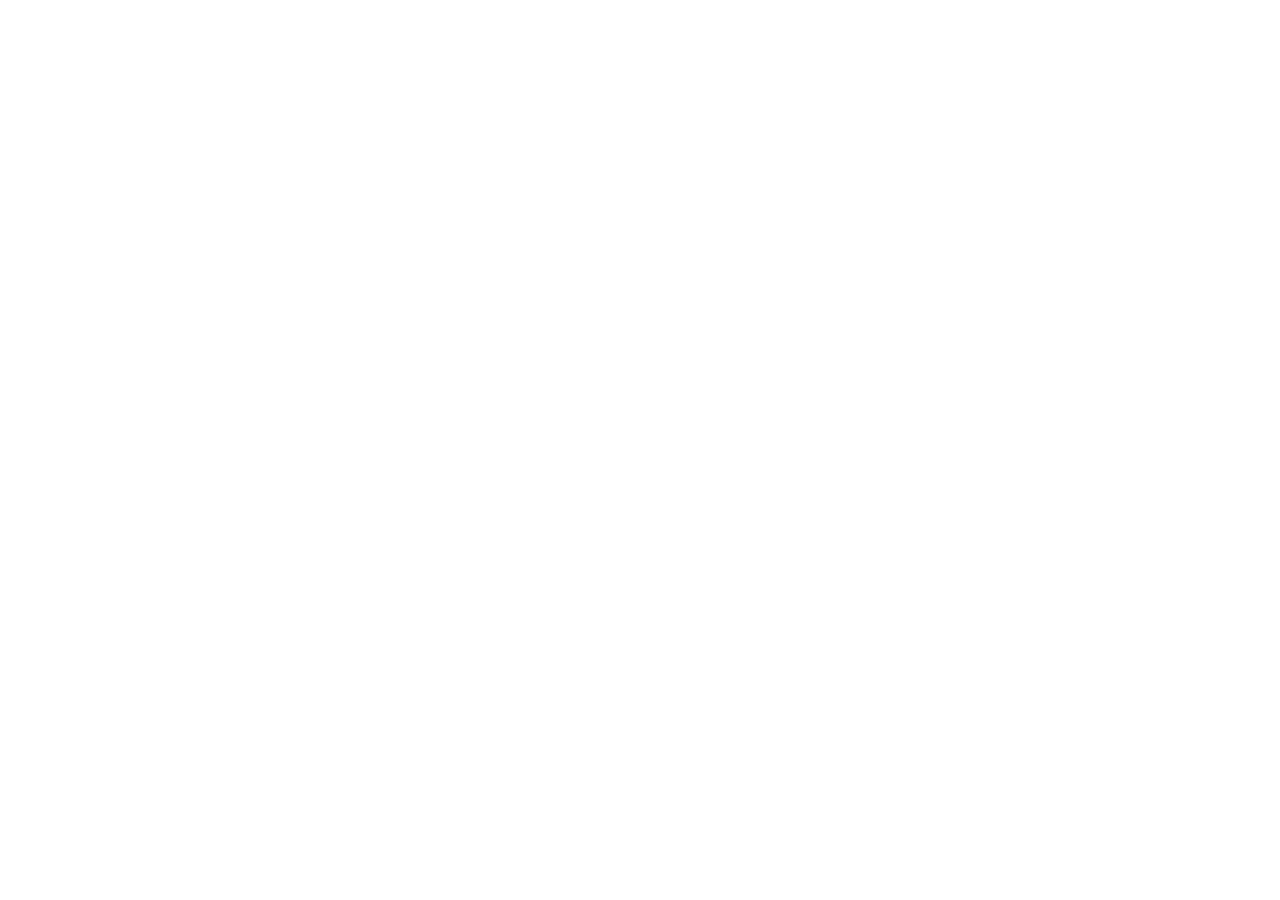
==== proj-3/index.html @ 07fcaeab "proj3" ====
<!DOCTYPE html>
<html lang="en">
<head>
    <meta charset="UTF-8">
    <meta name="viewport" content="width=device-width, initial-scale=1.0">
    <title>Document</title>
    <link rel="stylesheet" href="./style.css">
</head>
<body>
   <!--  -->
</body>
</html>
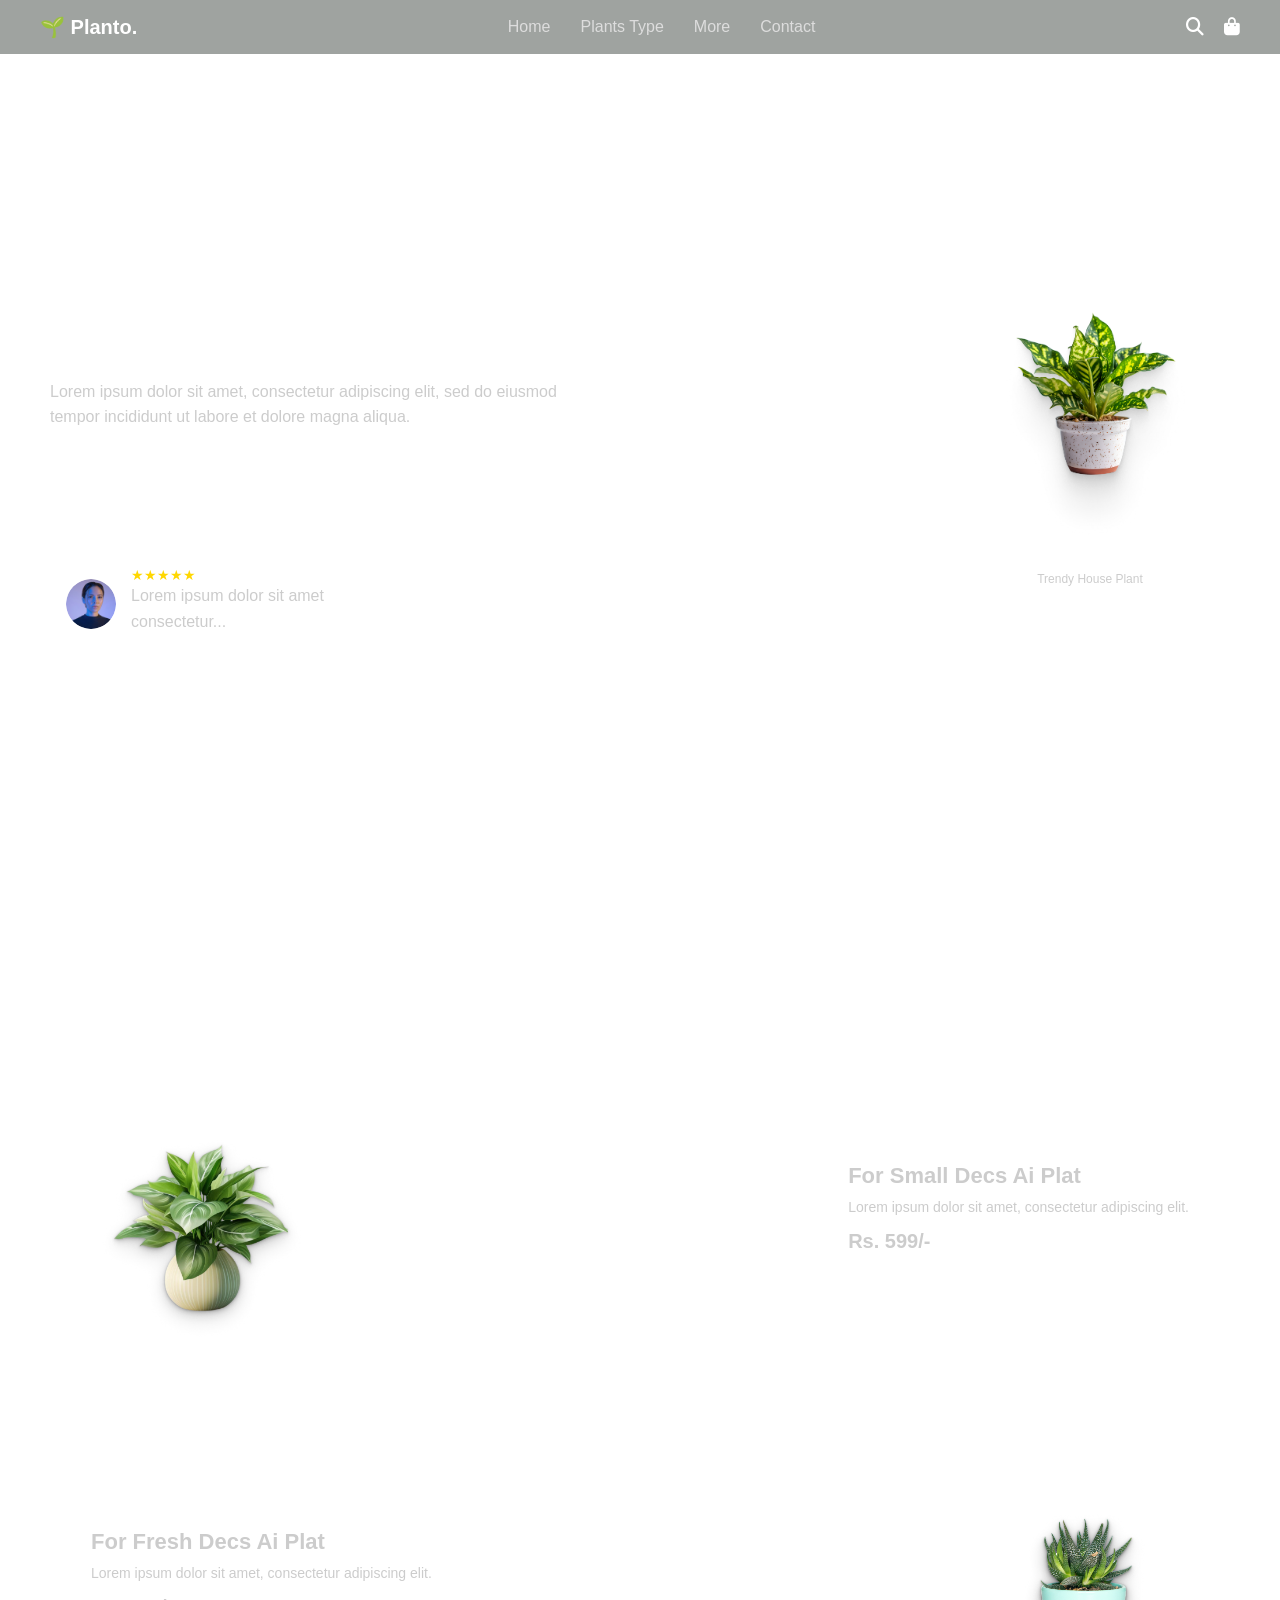
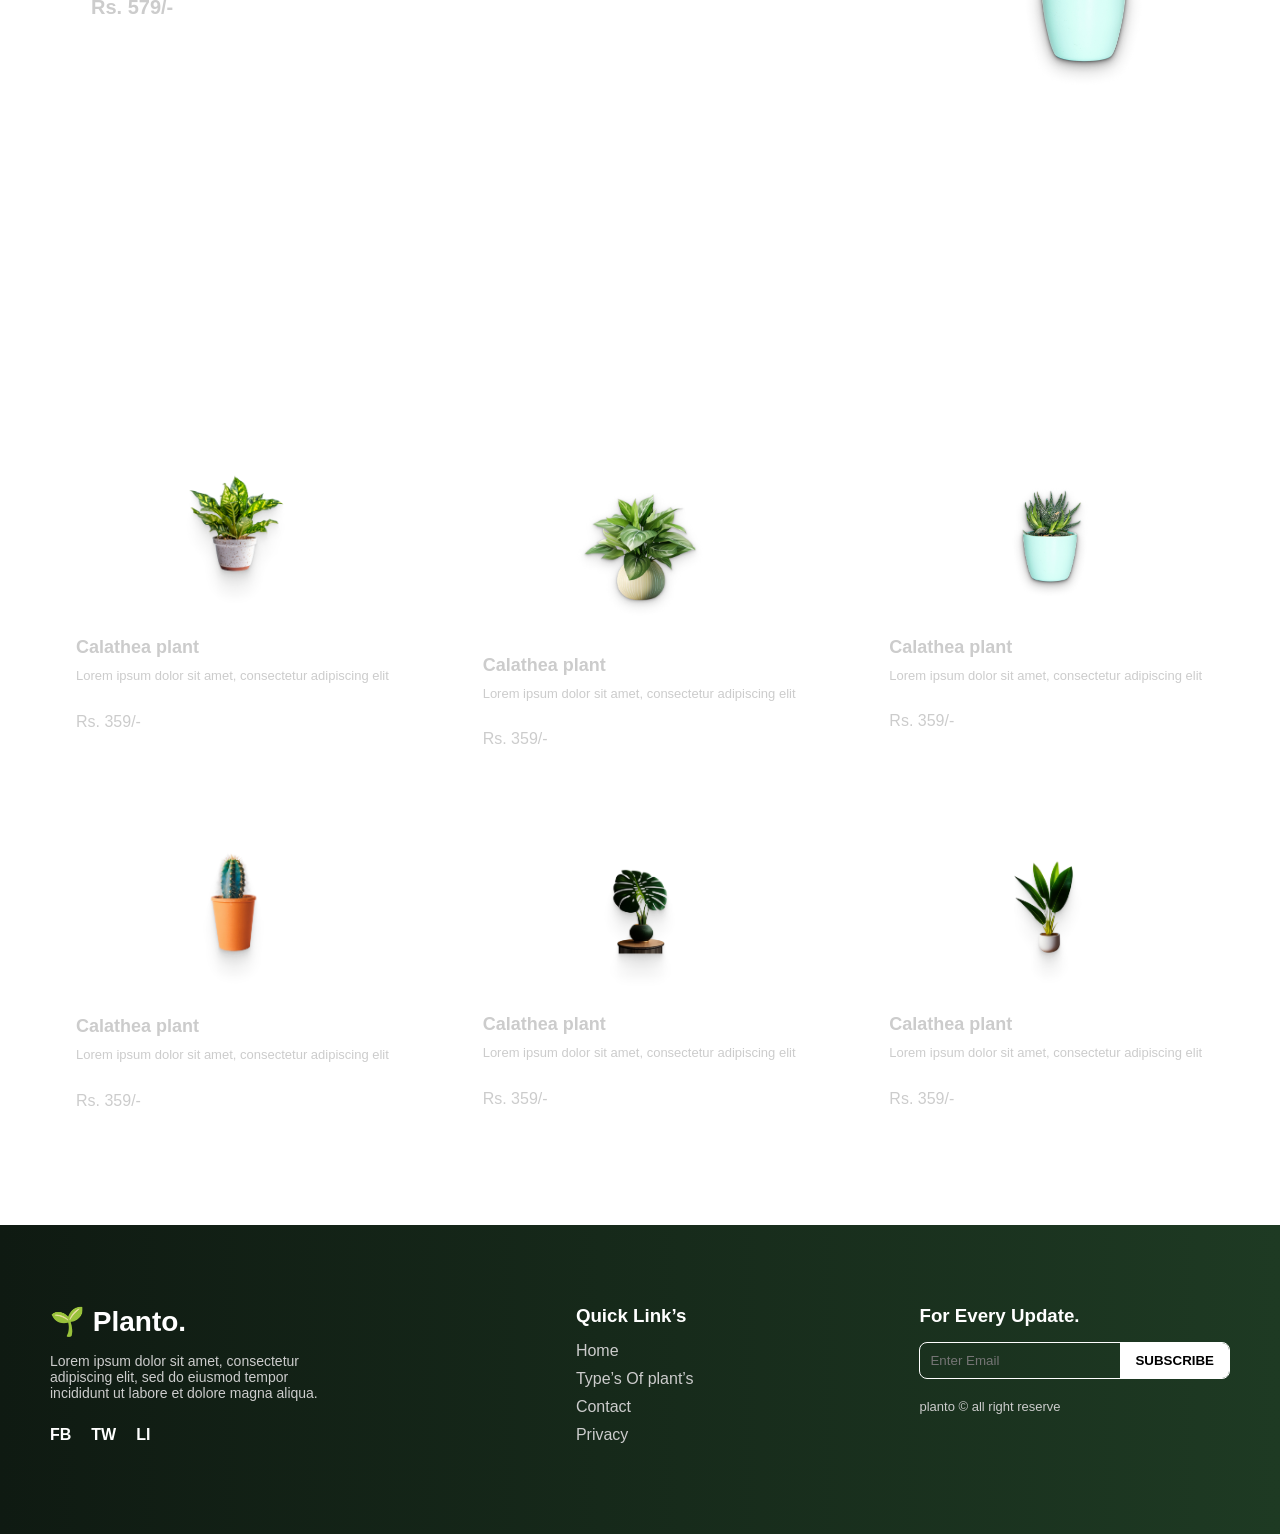
==== commit 93d750f0: "proj3" ====
--- a/proj-3/index.html
+++ b/proj-3/index.html
@@ -1,12 +1,253 @@
 <!DOCTYPE html>
 <html lang="en">
+
 <head>
     <meta charset="UTF-8">
     <meta name="viewport" content="width=device-width, initial-scale=1.0">
-    <title>Document</title>
-    <link rel="stylesheet" href="./style.css">
+
+    <link rel="stylesheet" href="https://cdnjs.cloudflare.com/ajax/libs/font-awesome/6.5.0/css/all.min.css">
+    <link rel="stylesheet" href="style.css">
+
+    <title>Planto UI</title>
 </head>
+
 <body>
-   <!--  -->
+    <header class="navbar">
+        <div class="nav-container">       
+            <div class="logo">
+                <span>🌱 Planto.</span>
+            </div>
+
+            <ul class="nav-links" id="navLinks">
+                <li><a href="#">Home</a></li>
+                <li><a href="#">Plants Type</a></li>
+                <li><a href="#">More</a></li>
+                <li><a href="#">Contact</a></li>
+            </ul>
+
+            <div class="nav-icons">
+                <i class="fa-solid fa-magnifying-glass"></i>
+                <i class="fa-solid fa-bag-shopping"></i>
+                <i class="fa-solid fa-bars" id="menuToggle"></i>
+            </div>
+        </div>
+    </header>
+ 
+    <section class="hero">     
+        <div class="hero-content">
+            <h1>Breath Natureal</h1>
+            <p>Lorem ipsum dolor sit amet, consectetur adipiscing elit, sed do eiusmod tempor incididunt ut labore et dolore magna aliqua.</p>
+
+            <div class="hero-buttons">
+                <button class="btn-outline">Explore</button>
+
+                <div class="play-btn">
+                    <i class="fa-solid fa-play"></i>
+                    <span>Live Demo...</span>
+                </div>
+            </div>
+
+            <div class="testimonial">
+                <img src="./images/testimonial.png" alt="">
+                <div>
+                    <h4>alena Patel</h4>
+                    <div class="stars">★★★★★</div>
+                    <p>Lorem ipsum dolor sit amet consectetur...</p>
+                </div>
+            </div>
+        </div>
+
+        <div class="hero-card">
+            <img src="./images/plant_1.png" alt="">
+            <p class="small-text">Trendy House Plant</p>
+            <h3>Calathea plant</h3>
+            <button class="btn-outline">Buy Now</button>
+        </div>
+
+    </section>
+
+
+
+<section class="trendy">
+
+    <h2 class="section-title">Our Trendy plants</h2>
+
+    <div class="trendy-card">
+        <img src="./images/plant_2.png" class="plant-img left">
+
+        <div class="trendy-content">
+            <h3>For Small Decs Ai Plat</h3>
+            <p>Lorem ipsum dolor sit amet, consectetur adipiscing elit.</p>
+            <h4>Rs. 599/-</h4>
+
+            <div class="trendy-btns">
+                <button class="btn-outline">Explore</button>
+                <button class="icon-btn"><i class="fa-solid fa-bag-shopping"></i></button>
+            </div>
+        </div>
+    </div>
+
+    
+    <div class="trendy-card">
+        <div class="trendy-content">
+            <h3>For Fresh Decs Ai Plat</h3>
+            <p>Lorem ipsum dolor sit amet, consectetur adipiscing elit.</p>
+            <h4>Rs. 579/-</h4>
+
+            <div class="trendy-btns">
+                <button class="btn-outline">Explore</button>
+                <button class="icon-btn"><i class="fa-solid fa-bag-shopping"></i></button>
+            </div>
+        </div>
+
+        <img src="./images/plant_3.png" class="plant-img right">
+    </div>
+
+</section>
+
+
+
+<section class="top-selling">
+
+    <h2 class="section-title">Our Top Selling</h2>
+
+    <div class="product-grid">
+
+        <div class="product-card">
+            <img src="./images/plant_1.png">
+            <h3>Calathea plant</h3>
+            <p>Lorem ipsum dolor sit amet, consectetur adipiscing elit</p>
+
+            <div class="product-bottom">
+                <span>Rs. 359/-</span>
+                <button class="icon-btn">
+                    <i class="fa-solid fa-bag-shopping"></i>
+                </button>
+            </div>
+        </div>
+
+        <div class="product-card">
+            <img src="./images/plant_2.png">
+            <h3>Calathea plant</h3>
+            <p>Lorem ipsum dolor sit amet, consectetur adipiscing elit</p>
+
+            <div class="product-bottom">
+                <span>Rs. 359/-</span>
+                <button class="icon-btn">
+                    <i class="fa-solid fa-bag-shopping"></i>
+                </button>
+            </div>
+        </div>
+
+        <div class="product-card">
+            <img src="./images/plant_3.png">
+            <h3>Calathea plant</h3>
+            <p>Lorem ipsum dolor sit amet, consectetur adipiscing elit</p>
+
+            <div class="product-bottom">
+                <span>Rs. 359/-</span>
+                <button class="icon-btn">
+                    <i class="fa-solid fa-bag-shopping"></i>
+                </button>
+            </div>
+        </div>
+
+        <div class="product-card">
+            <img src="./images/plant_4.png">
+            <h3>Calathea plant</h3>
+            <p>Lorem ipsum dolor sit amet, consectetur adipiscing elit</p>
+
+            <div class="product-bottom">
+                <span>Rs. 359/-</span>
+                <button class="icon-btn">
+                    <i class="fa-solid fa-bag-shopping"></i>
+                </button>
+            </div>
+        </div>
+
+        <div class="product-card">
+            <img src="./images/plant_6.png">
+            <h3>Calathea plant</h3>
+            <p>Lorem ipsum dolor sit amet, consectetur adipiscing elit</p>
+
+            <div class="product-bottom">
+                <span>Rs. 359/-</span>
+                <button class="icon-btn">
+                    <i class="fa-solid fa-bag-shopping"></i>
+                </button>
+            </div>
+        </div>
+
+        <div class="product-card">
+            <img src="./images/plant_7.png">
+            <h3>Calathea plant</h3>
+            <p>Lorem ipsum dolor sit amet, consectetur adipiscing elit</p>
+
+            <div class="product-bottom">
+                <span>Rs. 359/-</span>
+                <button class="icon-btn">
+                    <i class="fa-solid fa-bag-shopping"></i>
+                </button>
+            </div>
+        </div>
+
+    </div>
+
+</section>
+
+<!-- footer  -->
+<footer class="footer">
+
+    <div class="footer-container">
+
+    
+        <div class="footer-left">
+            <h2>🌱 Planto.</h2>
+            <p>
+                Lorem ipsum dolor sit amet, consectetur adipiscing elit,
+                sed do eiusmod tempor incididunt ut labore et dolore magna aliqua.
+            </p>
+
+            <div class="socials">
+                <span>FB</span>
+                <span>TW</span>
+                <span>LI</span>
+            </div>
+        </div>
+
+     
+        <div class="footer-links">
+            <h3>Quick Link’s</h3>
+            <ul>
+                <li><a href="#">Home</a></li>
+                <li><a href="#">Type’s Of plant’s</a></li>
+                <li><a href="#">Contact</a></li>
+                <li><a href="#">Privacy</a></li>
+            </ul>
+        </div>
+
+        <div class="footer-subscribe">
+            <h3>For Every Update.</h3>
+
+            <div class="subscribe-box">
+                <input type="email" placeholder="Enter Email">
+                <button>SUBSCRIBE</button>
+            </div>
+
+            <p class="copyright">planto © all right reserve</p>
+        </div>
+
+    </div>
+
+</footer>
+
+    <script>
+        const menuToggle = document.getElementById("menuToggle");
+        const navLinks = document.getElementById("navLinks");
+
+        menuToggle.addEventListener("click", () => {
+            navLinks.classList.toggle("active");
+        });
+    </script>
 </body>
 </html>
--- a/proj-3/style.css
+++ b/proj-3/style.css
@@ -0,0 +1,687 @@
+* {
+    margin: 0;
+    padding: 0;
+    box-sizing: border-box;
+    font-family: "Poppins", sans-serif;
+}
+
+
+body {
+    background: url("./images/image.png") no-repeat center center/cover;
+    min-height: 100vh;
+}
+
+
+.navbar {
+    width: 100%;
+    padding: 15px 40px;
+
+    position: fixed;
+    top: 0;
+    left: 0;
+    z-index: 1000;
+
+    
+    background: rgba(15, 26, 18, 0.4);
+    backdrop-filter: blur(10px);
+}
+
+.nav-container {
+    display: flex;
+    justify-content: space-between;
+    align-items: center;
+}
+
+
+.logo {
+    display: flex;
+    align-items: center;
+    gap: 10px;
+}
+
+.logo img {
+    width: 30px;
+}
+
+.logo span {
+    color: white;
+    font-size: 20px;
+    font-weight: 600;
+}
+
+
+.nav-links {
+    display: flex;
+    gap: 30px;
+    list-style: none;
+}
+
+.nav-links li a {
+    text-decoration: none;
+    color: #ddd;
+    font-size: 16px;
+    transition: 0.3s;
+}
+
+.nav-links li a:hover {
+    color: #7CFC00;
+}
+
+
+.nav-icons {
+    display: flex;
+    gap: 20px;
+    color: white;
+    font-size: 18px;
+    cursor: pointer;
+}
+
+#menuToggle {
+    display: none;
+}
+
+
+.hero {
+    position: relative;
+    min-height: 100vh;
+    display: flex;
+    align-items: center;
+    justify-content: space-between;
+
+    padding: 120px 50px 50px;
+
+    color: white;
+
+  
+
+    background-size: cover;
+    background-position: center;
+}
+
+
+.hero-content {
+    max-width: 550px;
+}
+
+.hero-content h1 {
+    font-size: 60px;
+    font-weight: 700;
+    margin-bottom: 15px;
+}
+
+.hero-content p {
+    color: #ccc;
+    line-height: 1.6;
+    margin-bottom: 25px;
+}
+
+
+.hero-buttons {
+    display: flex;
+    align-items: center;
+    gap: 20px;
+    margin-bottom: 40px;
+}
+
+.btn-outline {
+    padding: 10px 25px;
+    border: 1px solid white;
+    background: transparent;
+    color: white;
+    border-radius: 8px;
+    cursor: pointer;
+    transition: 0.3s;
+}
+
+.btn-outline:hover {
+    background: #7CFC00;
+    color: black;
+    transform: scale(1.05);
+}
+
+.play-btn {
+    display: flex;
+    align-items: center;
+    gap: 10px;
+    cursor: pointer;
+}
+
+.play-btn i {
+    border: 1px solid white;
+    padding: 10px;
+    border-radius: 50%;
+}
+
+
+.testimonial {
+    display: flex;
+    align-items: center;
+    gap: 15px;
+
+    padding: 15px;
+    border-radius: 15px;
+
+   
+    background: rgba(255, 255, 255, 0.08);
+    backdrop-filter: blur(15px);
+    border: 1px solid rgba(255, 255, 255, 0.2);
+
+    max-width: 350px;
+}
+
+.testimonial img {
+    width: 50px;
+    height: 50px;
+    border-radius: 50%;
+}
+
+.stars {
+    color: gold;
+    font-size: 14px;
+}
+
+
+.hero-card {
+    width: 280px;
+    padding: 20px;
+    border-radius: 20px;
+
+    
+    background: rgba(255, 255, 255, 0.08);
+    backdrop-filter: blur(20px);
+    border: 1px solid rgba(255, 255, 255, 0.2);
+
+    text-align: center;
+}
+
+.hero-card img {
+    width: 100%;
+    margin-bottom: 15px;
+}
+
+.small-text {
+    font-size: 12px;
+    color: #ccc;
+}
+
+.hero-card h3 {
+    margin: 10px 0;
+}
+
+.trendy {
+    padding: 80px 50px;
+}
+
+.section-title {
+    text-align: center;
+    font-size: 32px;
+    margin-bottom: 50px;
+    color: white;
+}
+
+
+.trendy-card {
+    position: relative;
+    display: flex;
+    align-items: center;
+    justify-content: space-between;
+
+    margin-bottom: 40px;
+    padding: 40px;
+    color: #ccc;
+    border-radius: 40px;
+
+    background: rgba(255, 255, 255, 0.08);
+    backdrop-filter: blur(25px);
+    border: 1px solid rgba(255, 255, 255, 0.2);
+
+    overflow: hidden;
+}
+
+
+.trendy-content {
+    max-width: 400px;
+    z-index: 2;
+}
+
+.trendy-content h3 {
+    font-size: 22px;
+    margin-bottom: 10px;
+}
+
+.trendy-content p {
+    font-size: 14px;
+    color: #ccc;
+    margin-bottom: 15px;
+}
+
+.trendy-content h4 {
+    font-size: 20px;
+    margin-bottom: 20px;
+}
+.trendy-btns {
+    display: flex;
+    gap: 15px;
+}
+
+.icon-btn {
+    padding: 10px 14px;
+    border: 1px solid white;
+    background: transparent;
+    color: white;
+    border-radius: 8px;
+    cursor: pointer;
+}
+
+
+.plant-img {
+    width: 220px;
+    z-index: 2;
+}
+
+.plant-img.left {
+    margin-right: 40px;
+}
+
+.plant-img.right {
+    margin-left: 40px;
+}
+
+.top-selling {
+    padding: 80px 50px;
+}
+
+
+.product-grid {
+    display: grid;
+    grid-template-columns: repeat(3, 1fr);
+    gap: 40px;
+}
+
+
+.product-card {
+    padding: 25px;
+    border-radius: 30px;
+    text-align: left;
+    color: #ccc;
+
+    /* GLASS EFFECT */
+    background: rgba(255, 255, 255, 0.07);
+    backdrop-filter: blur(25px);
+    border: 1px solid rgba(255, 255, 255, 0.2);
+
+    transition: 0.3s;
+}
+
+.product-card:hover {
+    transform: translateY(-10px) scale(1.02);
+}
+
+
+.product-card img {
+    width: 140px;
+    display: block;
+    margin: 0 auto 20px;
+}
+
+
+.product-card h3 {
+    font-size: 18px;
+    margin-bottom: 10px;
+}
+
+.product-card p {
+    font-size: 13px;
+    color: #ccc;
+    margin-bottom: 20px;
+}
+
+
+.product-bottom {
+    display: flex;
+    justify-content: space-between;
+    align-items: center;
+}
+
+.product-bottom span {
+    font-size: 16px;
+}
+
+
+.footer {
+    padding: 80px 50px;
+
+    background: linear-gradient(to right, #0f1a12, #1e3a23);
+    color: white;
+}
+
+.footer-container {
+    display: flex;
+    justify-content: space-between;
+    gap: 40px;
+}
+
+
+.footer-left {
+    max-width: 300px;
+}
+
+.footer-left h2 {
+    font-size: 28px;
+    margin-bottom: 15px;
+}
+
+.footer-left p {
+    font-size: 14px;
+    color: #ccc;
+    margin-bottom: 25px;
+}
+
+
+.socials {
+    display: flex;
+    gap: 20px;
+    font-weight: 600;
+    cursor: pointer;
+}
+
+
+.footer-links h3 {
+    margin-bottom: 15px;
+}
+
+.footer-links ul {
+    list-style: none;
+}
+
+.footer-links li {
+    margin-bottom: 10px;
+}
+
+.footer-links a {
+    text-decoration: none;
+    color: #ccc;
+    transition: 0.3s;
+}
+
+.footer-links a:hover {
+    color: #7CFC00;
+}
+
+
+.footer-subscribe h3 {
+    margin-bottom: 15px;
+}
+
+
+.subscribe-box {
+    display: flex;
+    border: 1px solid white;
+    border-radius: 8px;
+    overflow: hidden;
+    margin-bottom: 20px;
+}
+
+.subscribe-box input {
+    padding: 10px;
+    border: none;
+    outline: none;
+    background: transparent;
+    color: white;
+    width: 200px;
+}
+
+.subscribe-box button {
+    background: white;
+    color: black;
+    border: none;
+    padding: 10px 15px;
+    cursor: pointer;
+    font-weight: 600;
+}
+
+.copyright {
+    font-size: 13px;
+    color: #ccc;
+}
+
+/* mobile  */
+@media (min-width:200px) and (max-width:400px) {
+
+    .nav-links {
+        display: none;
+        position: absolute;
+        top: 70px;
+        left: 0;
+        width: 100%;
+        background: #1e3a23;
+        flex-direction: column;
+        text-align: center;
+        padding: 20px 0;
+    }
+
+    .nav-links.active {
+        display: flex;
+    }
+
+    .nav-links li {
+        margin: 10px 0;
+    }
+
+    #menuToggle {
+        display: block;
+    }
+
+    .hero {
+        flex-direction: column;
+        text-align: center;
+        padding: 120px 20px 20px;
+    }
+
+    .hero-content h1 {
+        font-size: 32px;
+    }
+
+    .hero-buttons {
+        justify-content: center;
+        flex-wrap: wrap;
+    }
+
+    .testimonial {
+        margin: 0 auto;
+    }
+
+    .hero-card {
+        margin-top: 30px;
+        width: 90%;
+    }
+
+
+    .trendy {
+        padding: 40px 15px;
+    }
+
+    .section-title {
+        font-size: 22px;
+    }
+
+    .trendy-card {
+        flex-direction: column;
+        text-align: center;
+        padding: 20px;
+        border-radius: 25px;
+    }
+
+    .plant-img {
+        width: 140px;
+        margin: 15px 0;
+    }
+
+    .trendy-content h3 {
+        font-size: 16px;
+    }
+
+    .trendy-content p {
+        font-size: 12px;
+    }
+
+    .trendy-content h4 {
+        font-size: 16px;
+    }
+
+    .trendy-btns {
+        justify-content: center;
+        flex-wrap: wrap;
+    }
+
+    .top-selling {
+        padding: 50px 15px;
+    }
+
+    .product-grid {
+        grid-template-columns: 1fr;
+        gap: 25px;
+    }
+
+    .product-card {
+        text-align: center;
+    }
+
+    .product-bottom {
+        justify-content: center;
+        gap: 15px;
+    }
+
+    .product-card img {
+        width: 120px;
+    }
+
+    .footer {
+        padding: 50px 20px;
+    }
+
+    .footer-container {
+        flex-direction: column;
+        gap: 30px;
+        text-align: center;
+    }
+
+    .subscribe-box {
+        justify-content: center;
+    }
+
+    .subscribe-box input {
+        width: 100%;
+    }
+
+    .socials {
+        justify-content: center;
+    }
+}
+/* tablet */
+@media (min-width:401px) and (max-width:768px) {
+
+    .nav-links {
+        gap: 15px;
+    }
+
+    .hero {
+        flex-direction: column;
+        text-align: center;
+    }
+
+    .hero-card {
+        margin-top: 30px;
+    }
+
+    .trendy {
+        padding: 60px 20px;
+    }
+
+    .section-title {
+        font-size: 26px;
+    }
+
+    .trendy-card {
+        flex-direction: column;
+        text-align: center;
+        padding: 30px;
+    }
+
+    .plant-img {
+        width: 180px;
+        margin: 20px 0;
+    }
+
+    .trendy-content {
+        max-width: 100%;
+    }
+
+    .trendy-btns {
+        justify-content: center;
+    }
+
+    .top-selling {
+        padding: 60px 20px;
+    }
+
+    .product-grid {
+        grid-template-columns: repeat(2, 1fr);
+        gap: 25px;
+    }
+
+    .footer-container {
+        flex-direction: column;
+        gap: 30px;
+        text-align: center;
+    }
+
+    .socials {
+        justify-content: center;
+    }
+
+    .subscribe-box {
+        justify-content: center;
+    }
+}
+
+/* laptop */
+@media (min-width:769px) and (max-width:1024px) {
+
+    .nav-links {
+        gap: 20px;
+    }
+
+    .hero-content h1 {
+        font-size: 45px;
+    }
+
+    
+    .trendy {
+        padding: 70px 30px;
+    }
+
+    .section-title {
+        font-size: 28px;
+    }
+
+    .trendy-card {
+        padding: 30px;
+    }
+
+    .plant-img {
+        width: 200px;
+    }
+
+    .trendy-content h3 {
+        font-size: 20px;
+    }
+
+    .product-grid {
+        grid-template-columns: repeat(2, 1fr);
+    }
+
+    .footer-container {
+        gap: 30px;
+    }
+}
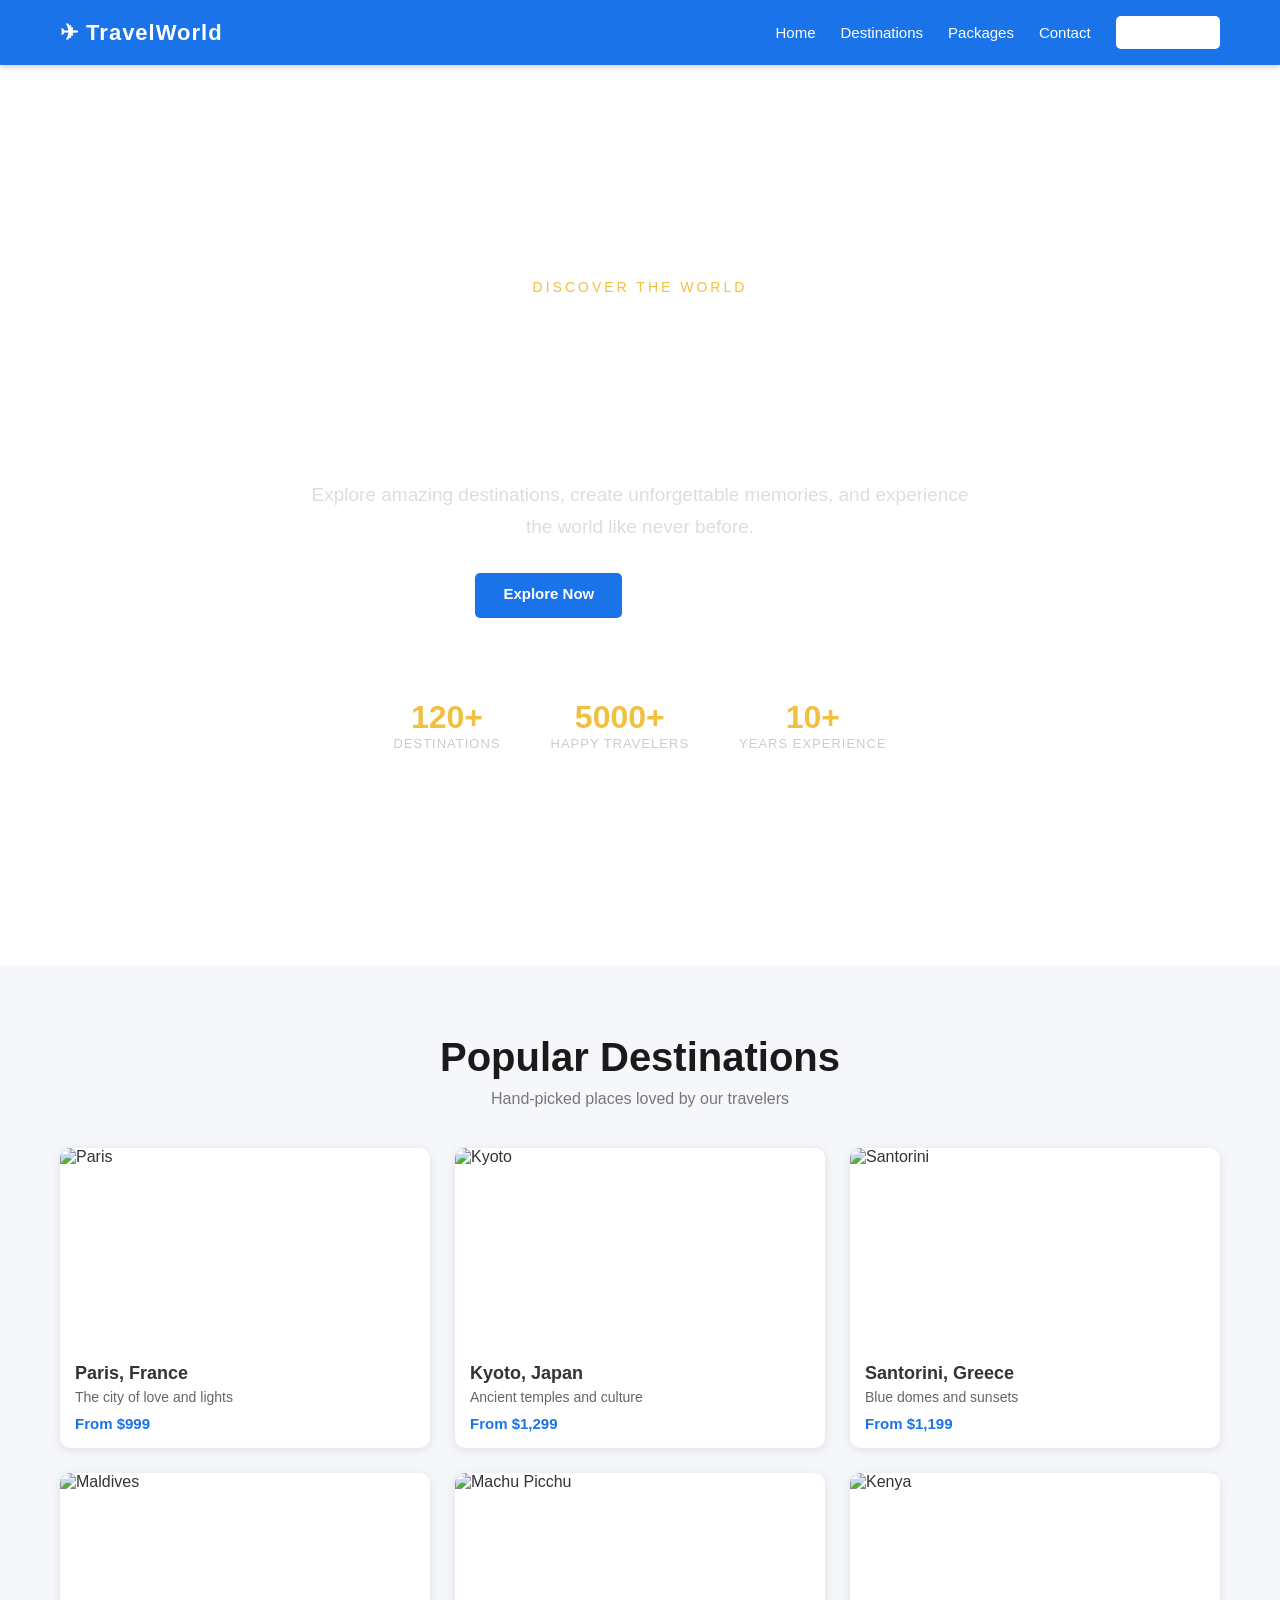
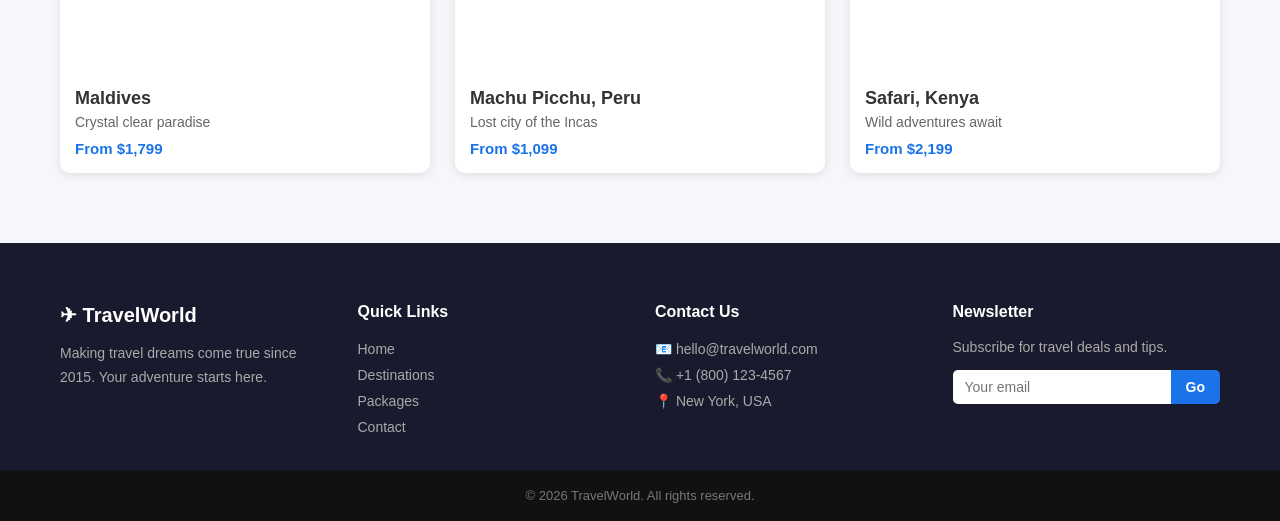
==== commit 6d13349e: "proj3" ====
--- a/proj-3/index.html
+++ b/proj-3/index.html
@@ -1,253 +1,166 @@
 <!DOCTYPE html>
 <html lang="en">
+<head>
+  <meta charset="UTF-8" />
+  <meta name="viewport" content="width=device-width, initial-scale=1.0"/>
+  <title>TravelWorld</title>
+  <link rel="stylesheet" href="style.css" />
+</head>
+<body>
 
-<head>
-    <meta charset="UTF-8">
-    <meta name="viewport" content="width=device-width, initial-scale=1.0">
+  <!-- NAVBAR -->
+  <nav class="navbar">
+    <div class="nav-container">
+      <div class="logo">&#9992; TravelWorld</div>
 
-    <link rel="stylesheet" href="https://cdnjs.cloudflare.com/ajax/libs/font-awesome/6.5.0/css/all.min.css">
-    <link rel="stylesheet" href="style.css">
+      <input type="checkbox" id="menu-toggle" />
+      <label for="menu-toggle" class="hamburger">&#9776;</label>
 
-    <title>Planto UI</title>
-</head>
+      <ul class="nav-links">
+        <li><a href="#home">Home</a></li>
+        <li><a href="#destinations">Destinations</a></li>
+        <li><a href="#packages">Packages</a></li>
+        <li><a href="#contact">Contact</a></li>
+        <li><a href="#" class="btn-book">Book Now</a></li>
+      </ul>
+    </div>
+  </nav>
 
-<body>
-    <header class="navbar">
-        <div class="nav-container">       
-            <div class="logo">
-                <span>🌱 Planto.</span>
-            </div>
-
-            <ul class="nav-links" id="navLinks">
-                <li><a href="#">Home</a></li>
-                <li><a href="#">Plants Type</a></li>
-                <li><a href="#">More</a></li>
-                <li><a href="#">Contact</a></li>
-            </ul>
-
-            <div class="nav-icons">
-                <i class="fa-solid fa-magnifying-glass"></i>
-                <i class="fa-solid fa-bag-shopping"></i>
-                <i class="fa-solid fa-bars" id="menuToggle"></i>
-            </div>
-        </div>
-    </header>
- 
-    <section class="hero">     
-        <div class="hero-content">
-            <h1>Breath Natureal</h1>
-            <p>Lorem ipsum dolor sit amet, consectetur adipiscing elit, sed do eiusmod tempor incididunt ut labore et dolore magna aliqua.</p>
-
-            <div class="hero-buttons">
-                <button class="btn-outline">Explore</button>
-
-                <div class="play-btn">
-                    <i class="fa-solid fa-play"></i>
-                    <span>Live Demo...</span>
-                </div>
-            </div>
-
-            <div class="testimonial">
-                <img src="./images/testimonial.png" alt="">
-                <div>
-                    <h4>alena Patel</h4>
-                    <div class="stars">★★★★★</div>
-                    <p>Lorem ipsum dolor sit amet consectetur...</p>
-                </div>
-            </div>
+  <!-- HERO -->
+  <section class="hero" id="home">
+    <div class="hero-content">
+      <p class="hero-tag">Discover the World</p>
+      <h1>Travel Beyond<br/>Your Dreams</h1>
+      <p class="hero-desc">
+        Explore amazing destinations, create unforgettable memories,
+        and experience the world like never before.
+      </p>
+      <div class="hero-buttons">
+        <a href="#destinations" class="btn-primary">Explore Now</a>
+        <a href="#packages" class="btn-secondary">View Packages</a>
+      </div>
+      
+      <div class="hero-stats">
+        <div class="stat">
+          <h3>120+</h3>
+          <p>Destinations</p>
         </div>
 
-        <div class="hero-card">
-            <img src="./images/plant_1.png" alt="">
-            <p class="small-text">Trendy House Plant</p>
-            <h3>Calathea plant</h3>
-            <button class="btn-outline">Buy Now</button>
+        <div class="stat">
+          <h3>5000+</h3>
+          <p>Happy Travelers</p>
         </div>
 
-    </section>
+        <div class="stat">
+          <h3>10+</h3>
+          <p>Years Experience</p>
+        </div>
+      </div>
+    </div>
+  </section>
 
+  <section class="destinations" id="destinations">
+    <div class="section-container">
+      <h2>Popular Destinations</h2>
+      <p class="section-sub">Hand-picked places loved by our travelers</p>
+      <div class="card-grid">
+        <div class="card">
+          <img src="https://images.unsplash.com/photo-1502602898657-3e91760cbb34?w=400&q=80" alt="Paris" />
+          <div class="card-info">
+            <h3>Paris, France</h3>
+            <p>The city of love and lights</p>
+            <span class="price">From $999</span>
+          </div>
+        </div>
 
+        <div class="card">
+          <img src="https://images.unsplash.com/photo-1528360983277-13d401cdc186?w=400&q=80" alt="Kyoto" />
+          <div class="card-info">
+            <h3>Kyoto, Japan</h3>
+            <p>Ancient temples and culture</p>
+            <span class="price">From $1,299</span>
+          </div>
+        </div>
 
-<section class="trendy">
+        <div class="card">
+          <img src="https://images.unsplash.com/photo-1570077188670-e3a8d69ac5ff?w=400&q=80" alt="Santorini" />
+          <div class="card-info">
+            <h3>Santorini, Greece</h3>
+            <p>Blue domes and sunsets</p>
+            <span class="price">From $1,199</span>
+          </div>
+        </div>
 
-    <h2 class="section-title">Our Trendy plants</h2>
+        <div class="card">
+          <img src="https://images.unsplash.com/photo-1518391846015-55a9cc003b25?w=400&q=80" alt="Maldives" />
+          <div class="card-info">
+            <h3>Maldives</h3>
+            <p>Crystal clear paradise</p>
+            <span class="price">From $1,799</span>
+          </div>
+        </div>
 
-    <div class="trendy-card">
-        <img src="./images/plant_2.png" class="plant-img left">
+        <div class="card">
+          <img src="https://images.unsplash.com/photo-1526392060635-9d6019884377?w=400&q=80" alt="Machu Picchu" />
+          <div class="card-info">
+            <h3>Machu Picchu, Peru</h3>
+            <p>Lost city of the Incas</p>
+            <span class="price">From $1,099</span>
+          </div>
+        </div>
 
-        <div class="trendy-content">
-            <h3>For Small Decs Ai Plat</h3>
-            <p>Lorem ipsum dolor sit amet, consectetur adipiscing elit.</p>
-            <h4>Rs. 599/-</h4>
+        <div class="card">
+          <img src="https://s3.amazonaws.com/cdn.micato.com/wp-content/uploads/2020/10/07195819/private-africa-header-01-2048x782.jpg" alt="Kenya" />
+          <div class="card-info">
+            <h3>Safari, Kenya</h3>
+            <p>Wild adventures await</p>
+            <span class="price">From $2,199</span>
+          </div>
+        </div>
+      </div>
+    </div>
+  </section>
 
-            <div class="trendy-btns">
-                <button class="btn-outline">Explore</button>
-                <button class="icon-btn"><i class="fa-solid fa-bag-shopping"></i></button>
-            </div>
+  <!-- FOOTER -->
+  <footer class="footer" id="contact">
+    <div class="footer-container">
+      <div class="footer-col">
+        <h3>&#9992; TravelWorld</h3>
+        <p>Making travel dreams come true since 2015. Your adventure starts here.</p>
+      </div>
+
+      <div class="footer-col">
+        <h4>Quick Links</h4>
+        <ul>
+          <li><a href="#home">Home</a></li>
+          <li><a href="#destinations">Destinations</a></li>
+          <li><a href="#packages">Packages</a></li>
+          <li><a href="#contact">Contact</a></li>
+        </ul>
+      </div>
+
+      <div class="footer-col">
+        <h4>Contact Us</h4>
+        <ul>
+          <li>&#128231; hello@travelworld.com</li>
+          <li>&#128222; +1 (800) 123-4567</li>
+          <li>&#128205; New York, USA</li>
+        </ul>
+      </div>
+
+      <div class="footer-col">
+        <h4>Newsletter</h4>
+        <p>Subscribe for travel deals and tips.</p>
+        <div class="newsletter">
+          <input type="email" placeholder="Your email" />
+          <button>Go</button>
         </div>
+      </div>
     </div>
 
-    
-    <div class="trendy-card">
-        <div class="trendy-content">
-            <h3>For Fresh Decs Ai Plat</h3>
-            <p>Lorem ipsum dolor sit amet, consectetur adipiscing elit.</p>
-            <h4>Rs. 579/-</h4>
-
-            <div class="trendy-btns">
-                <button class="btn-outline">Explore</button>
-                <button class="icon-btn"><i class="fa-solid fa-bag-shopping"></i></button>
-            </div>
-        </div>
-
-        <img src="./images/plant_3.png" class="plant-img right">
+    <div class="footer-bottom">
+      <p>&#169; 2026 TravelWorld. All rights reserved.</p>
     </div>
-
-</section>
-
-
-
-<section class="top-selling">
-
-    <h2 class="section-title">Our Top Selling</h2>
-
-    <div class="product-grid">
-
-        <div class="product-card">
-            <img src="./images/plant_1.png">
-            <h3>Calathea plant</h3>
-            <p>Lorem ipsum dolor sit amet, consectetur adipiscing elit</p>
-
-            <div class="product-bottom">
-                <span>Rs. 359/-</span>
-                <button class="icon-btn">
-                    <i class="fa-solid fa-bag-shopping"></i>
-                </button>
-            </div>
-        </div>
-
-        <div class="product-card">
-            <img src="./images/plant_2.png">
-            <h3>Calathea plant</h3>
-            <p>Lorem ipsum dolor sit amet, consectetur adipiscing elit</p>
-
-            <div class="product-bottom">
-                <span>Rs. 359/-</span>
-                <button class="icon-btn">
-                    <i class="fa-solid fa-bag-shopping"></i>
-                </button>
-            </div>
-        </div>
-
-        <div class="product-card">
-            <img src="./images/plant_3.png">
-            <h3>Calathea plant</h3>
-            <p>Lorem ipsum dolor sit amet, consectetur adipiscing elit</p>
-
-            <div class="product-bottom">
-                <span>Rs. 359/-</span>
-                <button class="icon-btn">
-                    <i class="fa-solid fa-bag-shopping"></i>
-                </button>
-            </div>
-        </div>
-
-        <div class="product-card">
-            <img src="./images/plant_4.png">
-            <h3>Calathea plant</h3>
-            <p>Lorem ipsum dolor sit amet, consectetur adipiscing elit</p>
-
-            <div class="product-bottom">
-                <span>Rs. 359/-</span>
-                <button class="icon-btn">
-                    <i class="fa-solid fa-bag-shopping"></i>
-                </button>
-            </div>
-        </div>
-
-        <div class="product-card">
-            <img src="./images/plant_6.png">
-            <h3>Calathea plant</h3>
-            <p>Lorem ipsum dolor sit amet, consectetur adipiscing elit</p>
-
-            <div class="product-bottom">
-                <span>Rs. 359/-</span>
-                <button class="icon-btn">
-                    <i class="fa-solid fa-bag-shopping"></i>
-                </button>
-            </div>
-        </div>
-
-        <div class="product-card">
-            <img src="./images/plant_7.png">
-            <h3>Calathea plant</h3>
-            <p>Lorem ipsum dolor sit amet, consectetur adipiscing elit</p>
-
-            <div class="product-bottom">
-                <span>Rs. 359/-</span>
-                <button class="icon-btn">
-                    <i class="fa-solid fa-bag-shopping"></i>
-                </button>
-            </div>
-        </div>
-
-    </div>
-
-</section>
-
-<!-- footer  -->
-<footer class="footer">
-
-    <div class="footer-container">
-
-    
-        <div class="footer-left">
-            <h2>🌱 Planto.</h2>
-            <p>
-                Lorem ipsum dolor sit amet, consectetur adipiscing elit,
-                sed do eiusmod tempor incididunt ut labore et dolore magna aliqua.
-            </p>
-
-            <div class="socials">
-                <span>FB</span>
-                <span>TW</span>
-                <span>LI</span>
-            </div>
-        </div>
-
-     
-        <div class="footer-links">
-            <h3>Quick Link’s</h3>
-            <ul>
-                <li><a href="#">Home</a></li>
-                <li><a href="#">Type’s Of plant’s</a></li>
-                <li><a href="#">Contact</a></li>
-                <li><a href="#">Privacy</a></li>
-            </ul>
-        </div>
-
-        <div class="footer-subscribe">
-            <h3>For Every Update.</h3>
-
-            <div class="subscribe-box">
-                <input type="email" placeholder="Enter Email">
-                <button>SUBSCRIBE</button>
-            </div>
-
-            <p class="copyright">planto © all right reserve</p>
-        </div>
-
-    </div>
-
-</footer>
-
-    <script>
-        const menuToggle = document.getElementById("menuToggle");
-        const navLinks = document.getElementById("navLinks");
-
-        menuToggle.addEventListener("click", () => {
-            navLinks.classList.toggle("active");
-        });
-    </script>
+  </footer>
 </body>
 </html>
--- a/proj-3/style.css
+++ b/proj-3/style.css
@@ -1,687 +1,489 @@
 * {
-    margin: 0;
-    padding: 0;
-    box-sizing: border-box;
-    font-family: "Poppins", sans-serif;
-}
-
+  margin: 0;
+  padding: 0;
+  box-sizing: border-box;
+}
 
 body {
-    background: url("./images/image.png") no-repeat center center/cover;
-    min-height: 100vh;
-}
-
+  font-family: Arial, sans-serif;
+  color: #333;
+  background-color: #fff;
+}
+
+a {
+  text-decoration: none;
+  color: inherit;
+}
+
+ul {
+  list-style: none;
+}
+
+img {
+  width: 100%;
+  display: block;
+}
 
 .navbar {
+  background-color: #1a73e8;
+  position: sticky;
+  top: 0;
+  z-index: 999;
+  box-shadow: 0 2px 6px rgba(0,0,0,0.2);
+}
+
+.nav-container {
+  max-width: 1200px;
+  margin: 0 auto;
+  padding: 0 20px;
+  height: 65px;
+  display: flex;
+  align-items: center;
+  justify-content: space-between;
+  position: relative;
+}
+
+.logo {
+  font-size: 22px;
+  font-weight: bold;
+  color: #fff;
+  letter-spacing: 1px;
+}
+
+.nav-links {
+  display: flex;
+  align-items: center;
+  gap: 25px;
+}
+
+.nav-links a {
+  color: #fff;
+  font-size: 15px;
+  font-weight: 500;
+}
+
+.nav-links a:hover {
+  text-decoration: underline;
+}
+
+.btn-book {
+  background-color: #fff;
+  color: #1a73e8;
+  padding: 8px 18px;
+  border-radius: 5px;
+  font-weight: bold;
+}
+
+.btn-book:hover {
+  background-color: #e8f0fe;
+  text-decoration: none;
+}
+
+#menu-toggle {
+  display: none;
+}
+
+.hamburger {
+  display: none;
+  font-size: 26px;
+  color: #fff;
+  cursor: pointer;
+}
+
+.hero {
+  background-image: url('https://images.unsplash.com/photo-1476514525535-07fb3b4ae5f1?w=1400&q=80');
+  background-size: cover;
+  background-position: center;
+  min-height: 100vh;
+  display: flex;
+  align-items: center;
+  justify-content: center;
+  text-align: center;
+  position: relative;
+}
+
+.hero::before {
+  position: absolute;
+  top: 0; left: 0; right: 0; bottom: 0;
+  background-color: rgba(0, 0, 0, 0.55);
+}
+
+.hero-content {
+  position: relative;
+  z-index: 1;
+  color: #fff;
+  padding: 20px;
+  max-width: 700px;
+}
+
+.hero-tag {
+  font-size: 14px;
+  letter-spacing: 3px;
+  text-transform: uppercase;
+  color: #f0c040;
+  margin-bottom: 15px;
+}
+
+.hero-content h1 {
+  font-size: 52px;
+  font-weight: bold;
+  line-height: 1.2;
+  margin-bottom: 20px;
+}
+
+.hero-desc {
+  font-size: 17px;
+  color: #ddd;
+  margin-bottom: 30px;
+  line-height: 1.7;
+}
+
+.hero-buttons {
+  display: flex;
+  justify-content: center;
+  gap: 15px;
+  flex-wrap: wrap;
+  margin-bottom: 50px;
+}
+
+.btn-primary {
+  background-color: #1a73e8;
+  color: #fff;
+  padding: 12px 28px;
+  border-radius: 5px;
+  font-size: 15px;
+  font-weight: bold;
+  display: inline-block;
+}
+
+.btn-primary:hover {
+  background-color: #1558b0;
+}
+
+.btn-secondary {
+  background-color: transparent;
+  color: #fff;
+  padding: 12px 28px;
+  border-radius: 5px;
+  font-size: 15px;
+  font-weight: bold;
+  border: 2px solid #fff;
+  display: inline-block;
+}
+
+.btn-secondary:hover {
+  background-color: rgba(255,255,255,0.15);
+}
+
+.hero-stats {
+  display: flex;
+  justify-content: center;
+  gap: 50px;
+  flex-wrap: wrap;
+  border-top: 1px solid rgba(255,255,255,0.3);
+  padding-top: 30px;
+}
+
+.stat h3 {
+  font-size: 32px;
+  font-weight: bold;
+  color: #f0c040;
+}
+
+.stat p {
+  font-size: 13px;
+  color: #ccc;
+  letter-spacing: 1px;
+  text-transform: uppercase;
+}
+
+.section-container {
+  max-width: 1200px;
+  margin: 0 auto;
+  padding: 70px 20px;
+  text-align: center;
+}
+
+.section-container h2 {
+  font-size: 34px;
+  color: #1a1a1a;
+  margin-bottom: 10px;
+}
+
+.section-sub {
+  font-size: 16px;
+  color: #777;
+  margin-bottom: 40px;
+}
+
+.destinations {
+  background-color: #f5f7fa;
+}
+
+.card-grid {
+  display: grid;
+  grid-template-columns: repeat(3, 1fr);
+  gap: 25px;
+}
+
+.card {
+  background-color: #fff;
+  border-radius: 10px;
+  overflow: hidden;
+  box-shadow: 0 2px 10px rgba(0,0,0,0.1);
+  text-align: left;
+}
+
+.card img {
+  height: 200px;
+  object-fit: cover;
+}
+
+.card-info {
+  padding: 15px;
+}
+
+.card-info h3 {
+  font-size: 18px;
+  margin-bottom: 5px;
+}
+
+.card-info p {
+  font-size: 14px;
+  color: #666;
+  margin-bottom: 10px;
+}
+
+.price {
+  font-size: 15px;
+  font-weight: bold;
+  color: #1a73e8;
+}
+
+.footer {
+  background-color: #1a1a2e;
+  color: #ccc;
+}
+
+.footer-container {
+  max-width: 1200px;
+  margin: 0 auto;
+  padding: 60px 20px 30px;
+  display: grid;
+  grid-template-columns: repeat(4, 1fr);
+  gap: 30px;
+}
+
+.footer-col h3 {
+  font-size: 20px;
+  color: #fff;
+  margin-bottom: 15px;
+}
+
+.footer-col h4 {
+  font-size: 16px;
+  color: #fff;
+  margin-bottom: 15px;
+}
+
+.footer-col p {
+  font-size: 14px;
+  line-height: 1.7;
+  color: #aaa;
+}
+
+.footer-col ul li {
+  font-size: 14px;
+  padding: 5px 0;
+  color: #aaa;
+}
+
+.footer-col ul li a {
+  color: #aaa;
+}
+
+.footer-col ul li a:hover {
+  color: #fff;
+}
+
+.newsletter {
+  display: flex;
+  margin-top: 10px;
+}
+
+.newsletter input {
+  flex: 1;
+  padding: 9px 12px;
+  border: none;
+  border-radius: 5px 0 0 5px;
+  font-size: 14px;
+  outline: none;
+}
+
+.newsletter button {
+  background-color: #1a73e8;
+  color: #fff;
+  border: none;
+  padding: 9px 15px;
+  border-radius: 0 5px 5px 0;
+  cursor: pointer;
+  font-size: 14px;
+  font-weight: bold;
+}
+
+.newsletter button:hover {
+  background-color: #1558b0;
+}
+
+.footer-bottom {
+  background-color: #111;
+  text-align: center;
+  padding: 18px 20px;
+  font-size: 13px;
+  color: #777;
+}
+
+/* Responsive */
+@media (max-width: 992px) {
+  .card-grid {
+    grid-template-columns: repeat(2, 1fr);
+  }
+
+  .footer-container {
+    grid-template-columns: repeat(2, 1fr);
+  }
+
+  .hero-content h1 {
+    font-size: 40px;
+  }
+}
+
+@media (max-width: 768px) {
+  .hamburger {
+    display: block;
+  }
+
+  .nav-links {
+    display: none;
+    flex-direction: column;
+    align-items: flex-start;
+    gap: 0;
+    position: absolute;
+    top: 65px;
+    left: 0;
+    right: 0;
+    background-color: #1558b0;
+    padding: 10px 0;
+    z-index: 998;
+  }
+
+  .nav-links li {
     width: 100%;
-    padding: 15px 40px;
-
-    position: fixed;
-    top: 0;
-    left: 0;
-    z-index: 1000;
-
-    
-    background: rgba(15, 26, 18, 0.4);
-    backdrop-filter: blur(10px);
-}
-
-.nav-container {
+  }
+
+  .nav-links a {
+    display: block;
+    padding: 12px 20px;
+    border-bottom: 1px solid rgba(255,255,255,0.1);
+    font-size: 15px;
+  }
+
+  .btn-book {
+    margin: 10px 20px;
+    display: inline-block;
+    border-radius: 5px;
+  }
+
+  #menu-toggle:checked + .hamburger + .nav-links {
     display: flex;
-    justify-content: space-between;
+  }
+
+  .hero-content h1 {
+    font-size: 32px;
+  }
+
+  .hero-desc {
+    font-size: 15px;
+  }
+
+  .hero-stats {
+    gap: 25px;
+  }
+
+  .card-grid {
+    grid-template-columns: repeat(2, 1fr);
+  }
+
+  .footer-container {
+    grid-template-columns: 1fr 1fr;
+  }
+}
+
+@media (max-width: 480px) {
+  .hero-content h1 {
+    font-size: 26px;
+  }
+
+  .hero-buttons {
+    flex-direction: column;
     align-items: center;
-}
-
-
-.logo {
-    display: flex;
-    align-items: center;
-    gap: 10px;
-}
-
-.logo img {
-    width: 30px;
-}
-
-.logo span {
-    color: white;
-    font-size: 20px;
-    font-weight: 600;
-}
-
-
-.nav-links {
-    display: flex;
-    gap: 30px;
-    list-style: none;
-}
-
-.nav-links li a {
-    text-decoration: none;
-    color: #ddd;
-    font-size: 16px;
-    transition: 0.3s;
-}
-
-.nav-links li a:hover {
-    color: #7CFC00;
-}
-
-
-.nav-icons {
-    display: flex;
+  }
+
+  .btn-primary,
+  .btn-secondary {
+    width: 100%;
+    text-align: center;
+    padding: 12px 20px;
+  }
+
+  .hero-stats {
     gap: 20px;
-    color: white;
-    font-size: 18px;
-    cursor: pointer;
-}
-
-#menuToggle {
-    display: none;
-}
-
-
-.hero {
-    position: relative;
-    min-height: 100vh;
-    display: flex;
-    align-items: center;
-    justify-content: space-between;
-
-    padding: 120px 50px 50px;
-
-    color: white;
-
-  
-
-    background-size: cover;
-    background-position: center;
-}
-
-
-.hero-content {
-    max-width: 550px;
-}
-
-.hero-content h1 {
-    font-size: 60px;
-    font-weight: 700;
-    margin-bottom: 15px;
-}
-
-.hero-content p {
-    color: #ccc;
-    line-height: 1.6;
-    margin-bottom: 25px;
-}
-
-
-.hero-buttons {
-    display: flex;
-    align-items: center;
-    gap: 20px;
-    margin-bottom: 40px;
-}
-
-.btn-outline {
-    padding: 10px 25px;
-    border: 1px solid white;
-    background: transparent;
-    color: white;
-    border-radius: 8px;
-    cursor: pointer;
-    transition: 0.3s;
-}
-
-.btn-outline:hover {
-    background: #7CFC00;
-    color: black;
-    transform: scale(1.05);
-}
-
-.play-btn {
-    display: flex;
-    align-items: center;
-    gap: 10px;
-    cursor: pointer;
-}
-
-.play-btn i {
-    border: 1px solid white;
-    padding: 10px;
-    border-radius: 50%;
-}
-
-
-.testimonial {
-    display: flex;
-    align-items: center;
-    gap: 15px;
-
-    padding: 15px;
-    border-radius: 15px;
-
-   
-    background: rgba(255, 255, 255, 0.08);
-    backdrop-filter: blur(15px);
-    border: 1px solid rgba(255, 255, 255, 0.2);
-
-    max-width: 350px;
-}
-
-.testimonial img {
-    width: 50px;
-    height: 50px;
-    border-radius: 50%;
-}
-
-.stars {
-    color: gold;
-    font-size: 14px;
-}
-
-
-.hero-card {
-    width: 280px;
-    padding: 20px;
-    border-radius: 20px;
-
-    
-    background: rgba(255, 255, 255, 0.08);
-    backdrop-filter: blur(20px);
-    border: 1px solid rgba(255, 255, 255, 0.2);
-
-    text-align: center;
-}
-
-.hero-card img {
+  }
+
+  .stat h3 {
+    font-size: 24px;
+  }
+
+  .card-grid {
+    grid-template-columns: 1fr;
+  }
+
+  .section-container h2 {
+    font-size: 26px;
+  }
+
+  .package-card {
     width: 100%;
-    margin-bottom: 15px;
-}
-
-.small-text {
-    font-size: 12px;
-    color: #ccc;
-}
-
-.hero-card h3 {
-    margin: 10px 0;
-}
-
-.trendy {
-    padding: 80px 50px;
-}
-
-.section-title {
-    text-align: center;
-    font-size: 32px;
-    margin-bottom: 50px;
-    color: white;
-}
-
-
-.trendy-card {
-    position: relative;
-    display: flex;
-    align-items: center;
-    justify-content: space-between;
-
-    margin-bottom: 40px;
-    padding: 40px;
-    color: #ccc;
-    border-radius: 40px;
-
-    background: rgba(255, 255, 255, 0.08);
-    backdrop-filter: blur(25px);
-    border: 1px solid rgba(255, 255, 255, 0.2);
-
-    overflow: hidden;
-}
-
-
-.trendy-content {
-    max-width: 400px;
-    z-index: 2;
-}
-
-.trendy-content h3 {
-    font-size: 22px;
-    margin-bottom: 10px;
-}
-
-.trendy-content p {
-    font-size: 14px;
-    color: #ccc;
-    margin-bottom: 15px;
-}
-
-.trendy-content h4 {
-    font-size: 20px;
-    margin-bottom: 20px;
-}
-.trendy-btns {
-    display: flex;
-    gap: 15px;
-}
-
-.icon-btn {
-    padding: 10px 14px;
-    border: 1px solid white;
-    background: transparent;
-    color: white;
-    border-radius: 8px;
-    cursor: pointer;
-}
-
-
-.plant-img {
-    width: 220px;
-    z-index: 2;
-}
-
-.plant-img.left {
-    margin-right: 40px;
-}
-
-.plant-img.right {
-    margin-left: 40px;
-}
-
-.top-selling {
-    padding: 80px 50px;
-}
-
-
-.product-grid {
-    display: grid;
+    max-width: 320px;
+  }
+
+  .footer-container {
+    grid-template-columns: 1fr;
+  }
+}
+
+@media (min-width: 1200px) {
+  .hero-content h1 {
+    font-size: 62px;
+  }
+
+  .hero-desc {
+    font-size: 19px;
+  }
+
+  .card-grid {
     grid-template-columns: repeat(3, 1fr);
-    gap: 40px;
-}
-
-
-.product-card {
-    padding: 25px;
-    border-radius: 30px;
-    text-align: left;
-    color: #ccc;
-
-    /* GLASS EFFECT */
-    background: rgba(255, 255, 255, 0.07);
-    backdrop-filter: blur(25px);
-    border: 1px solid rgba(255, 255, 255, 0.2);
-
-    transition: 0.3s;
-}
-
-.product-card:hover {
-    transform: translateY(-10px) scale(1.02);
-}
-
-
-.product-card img {
-    width: 140px;
-    display: block;
-    margin: 0 auto 20px;
-}
-
-
-.product-card h3 {
-    font-size: 18px;
-    margin-bottom: 10px;
-}
-
-.product-card p {
-    font-size: 13px;
-    color: #ccc;
-    margin-bottom: 20px;
-}
-
-
-.product-bottom {
-    display: flex;
-    justify-content: space-between;
-    align-items: center;
-}
-
-.product-bottom span {
-    font-size: 16px;
-}
-
-
-.footer {
-    padding: 80px 50px;
-
-    background: linear-gradient(to right, #0f1a12, #1e3a23);
-    color: white;
-}
-
-.footer-container {
-    display: flex;
-    justify-content: space-between;
-    gap: 40px;
-}
-
-
-.footer-left {
-    max-width: 300px;
-}
-
-.footer-left h2 {
-    font-size: 28px;
-    margin-bottom: 15px;
-}
-
-.footer-left p {
-    font-size: 14px;
-    color: #ccc;
-    margin-bottom: 25px;
-}
-
-
-.socials {
-    display: flex;
-    gap: 20px;
-    font-weight: 600;
-    cursor: pointer;
-}
-
-
-.footer-links h3 {
-    margin-bottom: 15px;
-}
-
-.footer-links ul {
-    list-style: none;
-}
-
-.footer-links li {
-    margin-bottom: 10px;
-}
-
-.footer-links a {
-    text-decoration: none;
-    color: #ccc;
-    transition: 0.3s;
-}
-
-.footer-links a:hover {
-    color: #7CFC00;
-}
-
-
-.footer-subscribe h3 {
-    margin-bottom: 15px;
-}
-
-
-.subscribe-box {
-    display: flex;
-    border: 1px solid white;
-    border-radius: 8px;
-    overflow: hidden;
-    margin-bottom: 20px;
-}
-
-.subscribe-box input {
-    padding: 10px;
-    border: none;
-    outline: none;
-    background: transparent;
-    color: white;
-    width: 200px;
-}
-
-.subscribe-box button {
-    background: white;
-    color: black;
-    border: none;
-    padding: 10px 15px;
-    cursor: pointer;
-    font-weight: 600;
-}
-
-.copyright {
-    font-size: 13px;
-    color: #ccc;
-}
-
-/* mobile  */
-@media (min-width:200px) and (max-width:400px) {
-
-    .nav-links {
-        display: none;
-        position: absolute;
-        top: 70px;
-        left: 0;
-        width: 100%;
-        background: #1e3a23;
-        flex-direction: column;
-        text-align: center;
-        padding: 20px 0;
-    }
-
-    .nav-links.active {
-        display: flex;
-    }
-
-    .nav-links li {
-        margin: 10px 0;
-    }
-
-    #menuToggle {
-        display: block;
-    }
-
-    .hero {
-        flex-direction: column;
-        text-align: center;
-        padding: 120px 20px 20px;
-    }
-
-    .hero-content h1 {
-        font-size: 32px;
-    }
-
-    .hero-buttons {
-        justify-content: center;
-        flex-wrap: wrap;
-    }
-
-    .testimonial {
-        margin: 0 auto;
-    }
-
-    .hero-card {
-        margin-top: 30px;
-        width: 90%;
-    }
-
-
-    .trendy {
-        padding: 40px 15px;
-    }
-
-    .section-title {
-        font-size: 22px;
-    }
-
-    .trendy-card {
-        flex-direction: column;
-        text-align: center;
-        padding: 20px;
-        border-radius: 25px;
-    }
-
-    .plant-img {
-        width: 140px;
-        margin: 15px 0;
-    }
-
-    .trendy-content h3 {
-        font-size: 16px;
-    }
-
-    .trendy-content p {
-        font-size: 12px;
-    }
-
-    .trendy-content h4 {
-        font-size: 16px;
-    }
-
-    .trendy-btns {
-        justify-content: center;
-        flex-wrap: wrap;
-    }
-
-    .top-selling {
-        padding: 50px 15px;
-    }
-
-    .product-grid {
-        grid-template-columns: 1fr;
-        gap: 25px;
-    }
-
-    .product-card {
-        text-align: center;
-    }
-
-    .product-bottom {
-        justify-content: center;
-        gap: 15px;
-    }
-
-    .product-card img {
-        width: 120px;
-    }
-
-    .footer {
-        padding: 50px 20px;
-    }
-
-    .footer-container {
-        flex-direction: column;
-        gap: 30px;
-        text-align: center;
-    }
-
-    .subscribe-box {
-        justify-content: center;
-    }
-
-    .subscribe-box input {
-        width: 100%;
-    }
-
-    .socials {
-        justify-content: center;
-    }
-}
-/* tablet */
-@media (min-width:401px) and (max-width:768px) {
-
-    .nav-links {
-        gap: 15px;
-    }
-
-    .hero {
-        flex-direction: column;
-        text-align: center;
-    }
-
-    .hero-card {
-        margin-top: 30px;
-    }
-
-    .trendy {
-        padding: 60px 20px;
-    }
-
-    .section-title {
-        font-size: 26px;
-    }
-
-    .trendy-card {
-        flex-direction: column;
-        text-align: center;
-        padding: 30px;
-    }
-
-    .plant-img {
-        width: 180px;
-        margin: 20px 0;
-    }
-
-    .trendy-content {
-        max-width: 100%;
-    }
-
-    .trendy-btns {
-        justify-content: center;
-    }
-
-    .top-selling {
-        padding: 60px 20px;
-    }
-
-    .product-grid {
-        grid-template-columns: repeat(2, 1fr);
-        gap: 25px;
-    }
-
-    .footer-container {
-        flex-direction: column;
-        gap: 30px;
-        text-align: center;
-    }
-
-    .socials {
-        justify-content: center;
-    }
-
-    .subscribe-box {
-        justify-content: center;
-    }
-}
-
-/* laptop */
-@media (min-width:769px) and (max-width:1024px) {
-
-    .nav-links {
-        gap: 20px;
-    }
-
-    .hero-content h1 {
-        font-size: 45px;
-    }
-
-    
-    .trendy {
-        padding: 70px 30px;
-    }
-
-    .section-title {
-        font-size: 28px;
-    }
-
-    .trendy-card {
-        padding: 30px;
-    }
-
-    .plant-img {
-        width: 200px;
-    }
-
-    .trendy-content h3 {
-        font-size: 20px;
-    }
-
-    .product-grid {
-        grid-template-columns: repeat(2, 1fr);
-    }
-
-    .footer-container {
-        gap: 30px;
-    }
+  }
+
+  .section-container h2 {
+    font-size: 40px;
+  }
+}
+
+@media (min-width: 1440px) {
+  .nav-container,
+  .section-container,
+  .footer-container {
+    max-width: 1380px;
+  }
 }
